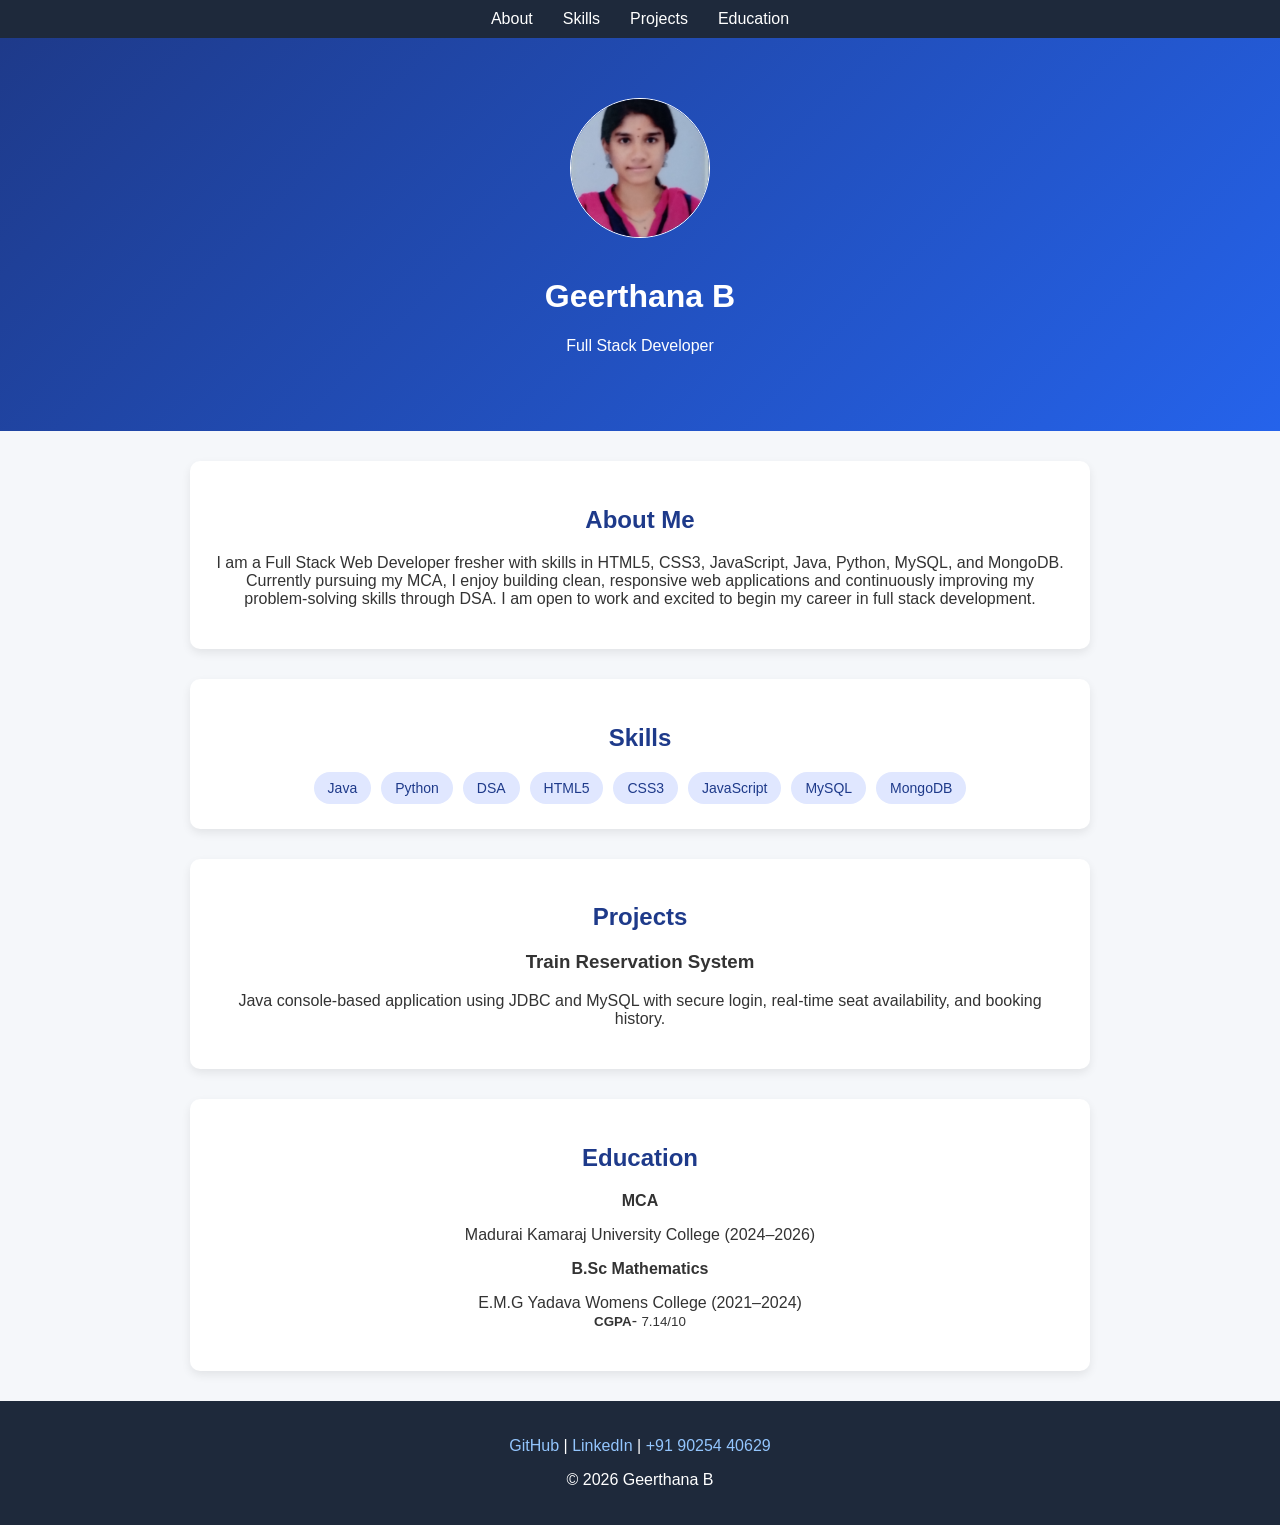
==== index.html @ 8513aa01 "Add files via upload" ====
<!DOCTYPE html>
<html lang="en">
<head>
<meta charset="UTF-8">
<meta name="viewport" content="width=device-width, initial-scale=1.0">
<title>Geerthana B | Portfolio</title>
<link rel="stylesheet" href="style.css">
</head>
<body>

<nav>
  <ul>
    <li><a href="#about">About</a></li>
    <li><a href="#skills">Skills</a></li>
    <li><a href="#projects">Projects</a></li>
    <li><a href="#education">Education</a></li>
  </ul>
</nav>

<header>
  <img src="geerthanab.jpg" alt="Geerthana" class="profile-img">
  <h1>Geerthana B</h1>
  <p>Full Stack Developer</p>
</header>

<section id="about">
<h2>About Me</h2>
<p>
I am a Full Stack Web Developer fresher with skills in HTML5, CSS3, JavaScript, Java, Python, MySQL, and MongoDB. 
Currently pursuing my MCA, I enjoy building clean, responsive web applications and continuously improving my
 problem-solving skills through DSA. I am open to work and excited to begin my career in full stack development.
</p>
</section>

<section id="skills">
<h2>Skills</h2>
<div class="skills">
<span>Java</span>
<span>Python</span>
<span>DSA</span>
<span>HTML5</span>
<span>CSS3</span>
<span>JavaScript</span>
<span>MySQL</span>
<span>MongoDB</span>
</div>
</section>

<section id="projects">
<h2>Projects</h2>
<h3>Train Reservation System</h3>
<p>
Java console-based application using JDBC and MySQL with secure login,
real-time seat availability, and booking history.
</p>
</section>

<section id="education">
<h2>Education</h2>
<p><strong>MCA</strong></p>
<p> Madurai Kamaraj University College (2024–2026)</p>
<p><strong>B.Sc Mathematics</strong></p>
<p> E.M.G Yadava Womens College (2021–2024) <br> <b><small>CGPA</small></b>- <small>7.14/10</small></p>
</section>

<footer>
<p>
<a href="https://github.com/keerisweety" target="_blank">GitHub</a> |
<a href="https://www.linkedin.com/in/b-geerthana-3103222a5/" target="_blank">LinkedIn</a> |
<a href="tel:+919025440629" target="_blank">+91 90254 40629</a>
</p>
<p>© <span id="year"></span> Geerthana B</p>
</footer>

<script src="script.js"></script>
</body>
</html>
---- style.css ----
* {
  box-sizing: border-box;
  scroll-behavior: smooth;
  text-align: center;
}

body {
  margin: 0;
  font-family: 'Segoe UI', sans-serif;
  background: #f5f7fa;
  color: #333;
}

nav {
  background: #1e293b;
  padding: 10px 0;
  position: sticky;
  top: 0;
}

nav ul {
  list-style: none;
  display: flex;
  justify-content: center;
  margin: 0;
  padding: 0;
}

nav ul li {
  margin: 0 15px;
}

nav ul li a {
  color: #fff;
  text-decoration: none;
  font-weight: 500;
}

header {
  background: linear-gradient(135deg, #1e3a8a, #2563eb);
  color: white;
  text-align: center;
  padding: 60px 20px;
}

.profile-img {
  width: 140px;
  height: 140px;
  border-radius: 50%;
  object-fit: cover;
  border: 1px solid white;
  margin-bottom: 15px;
}


section {
  max-width: 900px;
  margin: 30px auto;
  background: white;
  padding: 25px;
  border-radius: 10px;
  box-shadow: 0 4px 10px rgba(0,0,0,0.08);
}

h2 {
  color: #1e3a8a;
}

.skills {
  display: flex;
  flex-wrap: wrap;
  gap: 10px;
  display: flex;
  justify-content: center;
  align-items: center;
}

.skills span {
  background: #e0e7ff;
  color: #1e3a8a;
  padding: 8px 14px;
  border-radius: 20px;
  font-size: 14px;
}

footer {
  text-align: center;
  padding: 20px;
  background: #1e293b;
  color: white;
}

footer a {
  color: #93c5fd;
  text-decoration: none;
}
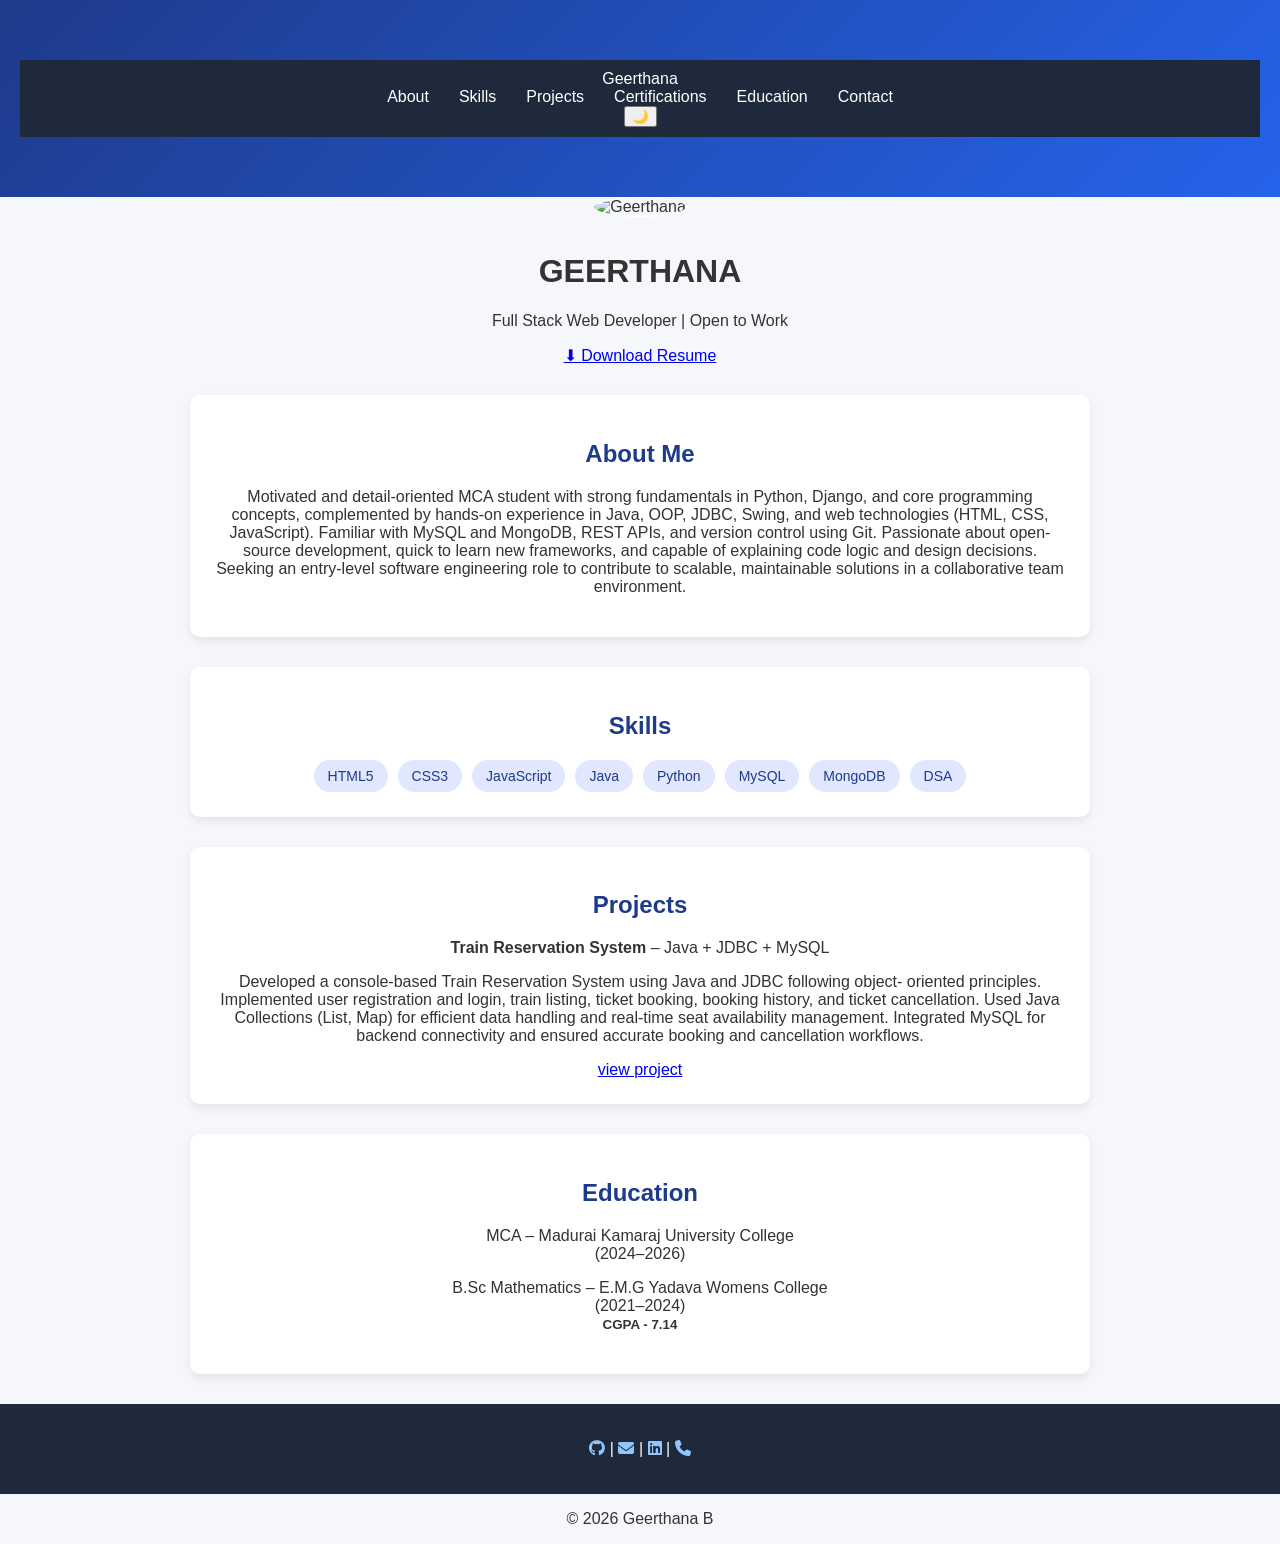
==== commit 6751fd0c: "Enhance portfolio layout and content Updated the portfolio page with new sections and improved navig" ====
--- a/index.html
+++ b/index.html
@@ -1,78 +1,113 @@
-
 <!DOCTYPE html>
 <html lang="en">
+
 <head>
-<meta charset="UTF-8">
-<meta name="viewport" content="width=device-width, initial-scale=1.0">
-<title>Geerthana B | Portfolio</title>
-<link rel="stylesheet" href="style.css">
+  <meta charset="UTF-8">
+  <meta name="viewport" content="width=device-width, initial-scale=1.0">
+  <title>Geerthana B | Portfolio</title>
+  <link rel="stylesheet" href="https://cdnjs.cloudflare.com/ajax/libs/font-awesome/6.5.0/css/all.min.css">
+  <link rel="stylesheet" href="style.css">
 </head>
+
 <body>
+  <header class="hero">
+    <nav class="navbar">
+      <div class="nav-left">Geerthana</div>
 
-<nav>
-  <ul>
-    <li><a href="#about">About</a></li>
-    <li><a href="#skills">Skills</a></li>
-    <li><a href="#projects">Projects</a></li>
-    <li><a href="#education">Education</a></li>
-  </ul>
-</nav>
+      <ul class="nav-center">
+        <li><a href="#about">About</a></li>
+        <li><a href="#skills">Skills</a></li>
+        <li><a href="#projects">Projects</a></li>
+        <li><a href="#certifications">Certifications</a></li>
+        <li><a href="#education">Education</a></li>
+        <li><a href="#contact">Contact</a></li>
+      </ul>
 
-<header>
-  <img src="geerthanab.jpg" alt="Geerthana" class="profile-img">
-  <h1>Geerthana B</h1>
-  <p>Full Stack Developer</p>
-</header>
+      <div class="nav-right">
+        <button id="themeToggle" class="theme-btn">🌙</button>
+      </div>
+    </nav>
 
-<section id="about">
-<h2>About Me</h2>
-<p>
-I am a Full Stack Web Developer fresher with skills in HTML5, CSS3, JavaScript, Java, Python, MySQL, and MongoDB. 
-Currently pursuing my MCA, I enjoy building clean, responsive web applications and continuously improving my
- problem-solving skills through DSA. I am open to work and excited to begin my career in full stack development.
-</p>
-</section>
+  </header>
 
-<section id="skills">
-<h2>Skills</h2>
-<div class="skills">
-<span>Java</span>
-<span>Python</span>
-<span>DSA</span>
-<span>HTML5</span>
-<span>CSS3</span>
-<span>JavaScript</span>
-<span>MySQL</span>
-<span>MongoDB</span>
-</div>
-</section>
+  <div id="profile">
+    <img src="asset\geerthanab.jpg" class="profile-img" alt="Geerthana">
+    <h1>GEERTHANA</h1>
+    <p>Full Stack Web Developer | Open to Work</p>
+    <a href="Geerthana_Resume.pdf" download class="btn">⬇ Download Resume</a>
+  </div>
 
-<section id="projects">
-<h2>Projects</h2>
-<h3>Train Reservation System</h3>
-<p>
-Java console-based application using JDBC and MySQL with secure login,
-real-time seat availability, and booking history.
-</p>
-</section>
+  <section id="about">
+    <h2>About Me</h2>
+    <p>
+      Motivated and detail-oriented MCA student with strong fundamentals in Python, Django, and core
+      programming concepts, complemented by hands-on experience in Java, OOP, JDBC, Swing, and web
+      technologies (HTML, CSS, JavaScript). Familiar with MySQL and MongoDB, REST APIs, and version control
+      using Git. Passionate about open-source development, quick to learn new frameworks, and capable of
+      explaining code logic and design decisions. Seeking an entry-level software engineering role to contribute to
+      scalable, maintainable solutions in a collaborative team environment.
+    </p>
+  </section>
 
-<section id="education">
-<h2>Education</h2>
-<p><strong>MCA</strong></p>
-<p> Madurai Kamaraj University College (2024–2026)</p>
-<p><strong>B.Sc Mathematics</strong></p>
-<p> E.M.G Yadava Womens College (2021–2024) <br> <b><small>CGPA</small></b>- <small>7.14/10</small></p>
-</section>
+  <section id="skills">
+    <h2>Skills</h2>
+    <div class="skills">
+      <span>HTML5</span>
+      <span>CSS3</span>
+      <span>JavaScript</span>
+      <span>Java</span>
+      <span>Python</span>
+      <span>MySQL</span>
+      <span>MongoDB</span>
+      <span>DSA</span>
+    </div>
+  </section>
 
+  <section id="projects">
+    <h2>Projects</h2>
+    <p><strong>Train Reservation System</strong> – Java + JDBC + MySQL</p>
+    <p>Developed a console-based Train Reservation System using Java and JDBC following object-
+      oriented principles.
+
+      Implemented user registration and login, train listing, ticket booking, booking history, and ticket
+      cancellation.
+
+      Used Java Collections (List, Map) for efficient data handling and real-time seat availability
+      management.
+
+      Integrated MySQL for backend connectivity and ensured accurate booking and cancellation
+      workflows.</p>
+      <a href="https://github.com/keerisweety/keerisweety">view project</a>
+  </section>
+
+  <section id="education">
+    <h2>Education</h2>
+    <p>MCA – Madurai Kamaraj University College <br>(2024–2026)</p>
+    <p>B.Sc Mathematics – E.M.G Yadava Womens College <br> (2021–2024) <br><b><small> CGPA - 7.14</small></b></p>
+  </section>
+<center>
 <footer>
-<p>
-<a href="https://github.com/keerisweety" target="_blank">GitHub</a> |
-<a href="https://www.linkedin.com/in/b-geerthana-3103222a5/" target="_blank">LinkedIn</a> |
-<a href="tel:+919025440629" target="_blank">+91 90254 40629</a>
-</p>
-<p>© <span id="year"></span> Geerthana B</p>
+  <p>
+    <a href="https://github.com/keerisweety" target="_blank">
+      <i class="fab fa-github"></i>
+    </a>   |
+    <a href="mailto:geerthanab@gmail.com">
+      <i class="fas fa-envelope"></i>
+    </a>   |
+    <a href="https://www.linkedin.com/in/b-geerthana-3103222a5/" target="_blank">
+      <i class="fab fa-linkedin"></i>
+    </a>   |
+    <a href="tel:+919025440629" target="_blank">
+      <i class="fas fa-phone"></i>
+    </a>
+  </p>
+  </center>
+
+  <p>© <span id="year"></span> Geerthana B</p>
 </footer>
 
-<script src="script.js"></script>
+
+  <script src="script.js"></script>
 </body>
+
 </html>
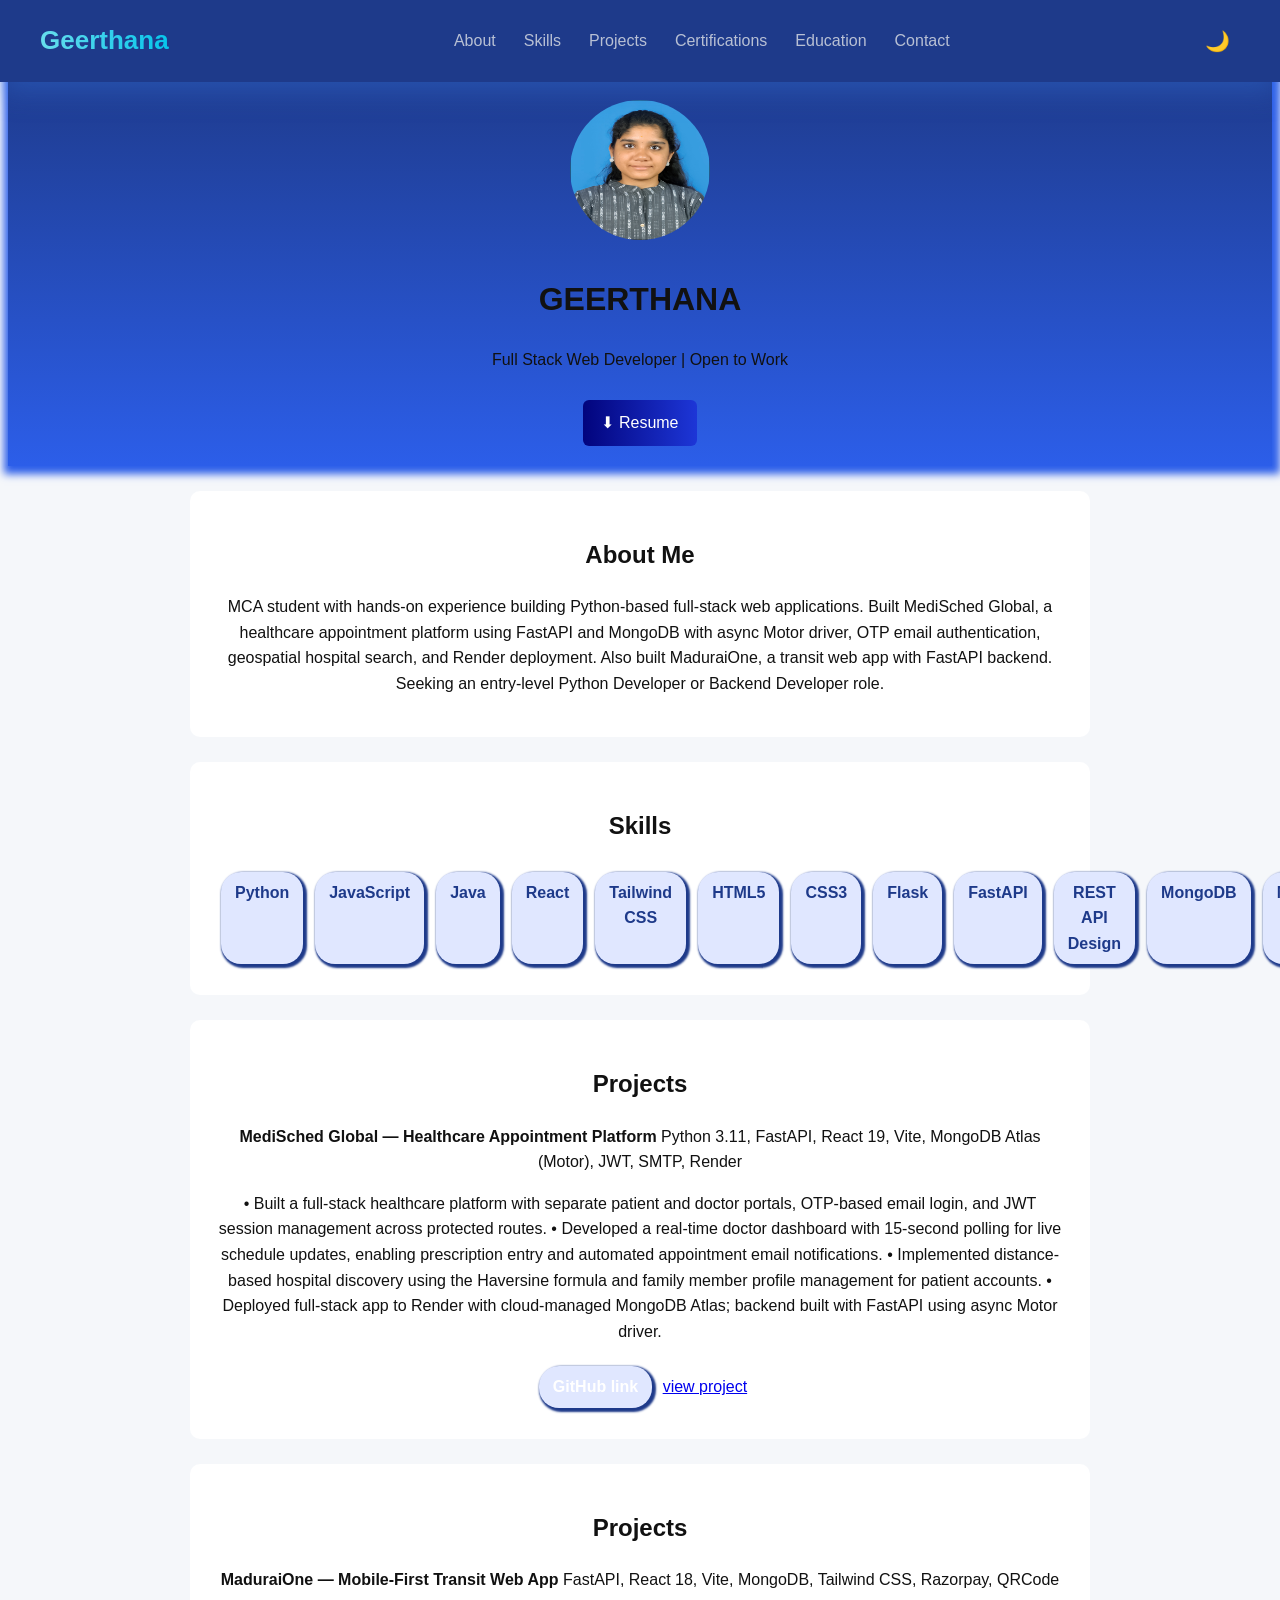
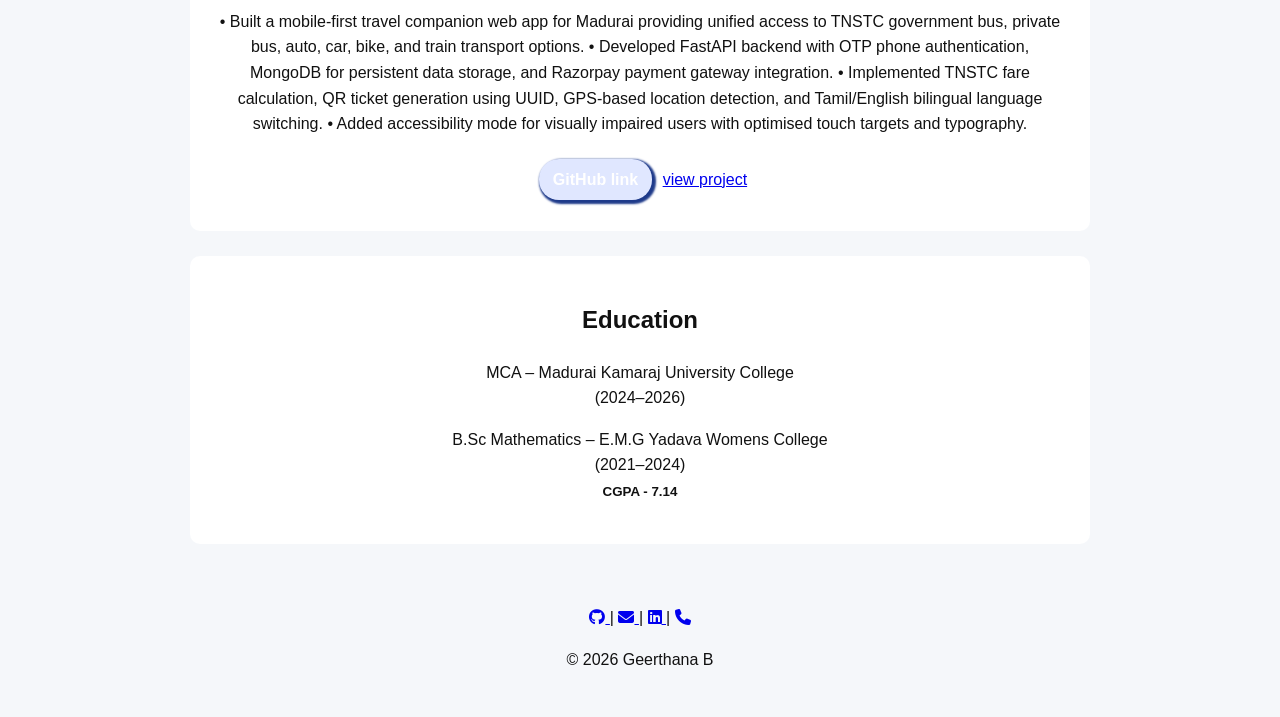
==== commit 727daf04: "Describe your changes" ====
--- a/index.html
+++ b/index.html
@@ -24,60 +24,75 @@
       </ul>
 
       <div class="nav-right">
-        <button id="themeToggle" class="theme-btn">🌙</button>
+        <span id="themeToggle" class="theme-btn">🌙</span>
       </div>
     </nav>
 
   </header>
 
   <div id="profile">
-    <img src="asset\geerthanab.jpg" class="profile-img" alt="Geerthana">
+    <img src="asset/Geerthana.jpg" class="profile-img" alt="Geerthana">
     <h1>GEERTHANA</h1>
     <p>Full Stack Web Developer | Open to Work</p>
-    <a href="Geerthana_Resume.pdf" download class="btn">⬇ Download Resume</a>
+    <a href="asset/Geerthana_Python_Resume.pdf" download class="btn">⬇ Resume</a>
   </div>
 
   <section id="about">
     <h2>About Me</h2>
     <p>
-      Motivated and detail-oriented MCA student with strong fundamentals in Python, Django, and core
-      programming concepts, complemented by hands-on experience in Java, OOP, JDBC, Swing, and web
-      technologies (HTML, CSS, JavaScript). Familiar with MySQL and MongoDB, REST APIs, and version control
-      using Git. Passionate about open-source development, quick to learn new frameworks, and capable of
-      explaining code logic and design decisions. Seeking an entry-level software engineering role to contribute to
-      scalable, maintainable solutions in a collaborative team environment.
+      MCA student with hands-on experience building Python-based full-stack web applications. Built MediSched Global, a
+      healthcare appointment platform using FastAPI and MongoDB with async Motor driver, OTP email authentication,
+      geospatial hospital search, and Render deployment. Also built MaduraiOne, a transit web app with FastAPI backend.
+      Seeking an entry-level Python Developer or Backend Developer role.
     </p>
   </section>
 
   <section id="skills">
     <h2>Skills</h2>
     <div class="skills">
+      <span>Python</span>
+      <span>JavaScript</span>
+      <span>Java</span>
+      <span>React</span>
+      <span>Tailwind CSS</span>
       <span>HTML5</span>
       <span>CSS3</span>
-      <span>JavaScript</span>
-      <span>Java</span>
-      <span>Python</span>
+      <span>Flask</span>
+      <span>FastAPI</span>
+      <span>REST API Design</span>
+      <span>MongoDB</span>
       <span>MySQL</span>
-      <span>MongoDB</span>
-      <span>DSA</span>
     </div>
   </section>
 
   <section id="projects">
     <h2>Projects</h2>
-    <p><strong>Train Reservation System</strong> – Java + JDBC + MySQL</p>
-    <p>Developed a console-based Train Reservation System using Java and JDBC following object-
-      oriented principles.
-
-      Implemented user registration and login, train listing, ticket booking, booking history, and ticket
-      cancellation.
-
-      Used Java Collections (List, Map) for efficient data handling and real-time seat availability
-      management.
-
-      Integrated MySQL for backend connectivity and ensured accurate booking and cancellation
-      workflows.</p>
-      <a href="https://github.com/keerisweety/keerisweety">view project</a>
+    <p><strong>MediSched Global — Healthcare Appointment Platform</strong> Python 3.11, FastAPI, React 19, Vite, MongoDB Atlas (Motor), JWT, SMTP, Render</p>
+    <p>• Built a full-stack healthcare platform with separate patient and doctor portals, OTP-based email login, and JWT session
+      management across protected routes.
+      • Developed a real-time doctor dashboard with 15-second polling for live schedule updates, enabling prescription entry
+      and automated appointment email notifications.
+      • Implemented distance-based hospital discovery using the Haversine formula and family member profile management
+      for patient accounts.
+      • Deployed full-stack app to Render with cloud-managed MongoDB Atlas; backend built with FastAPI using async Motor
+      driver.
+    </p>
+      <span id="projectlink"><a href="https://github.com/keerisweety/MediSched">GitHub link</a></span>
+      <span id="projecturl"><a href="https://medisched-frontend.onrender.com">view project</a></span>
+  </section>
+    <section id="projects">
+    <h2>Projects</h2>
+    <p><strong>MaduraiOne — Mobile-First Transit Web App</strong> FastAPI, React 18, Vite, MongoDB, Tailwind CSS, Razorpay, QRCode</p>
+    <p>• Built a mobile-first travel companion web app for Madurai providing unified access to TNSTC government bus, private
+      bus, auto, car, bike, and train transport options.
+      • Developed FastAPI backend with OTP phone authentication, MongoDB for persistent data storage, and Razorpay
+      payment gateway integration.
+      • Implemented TNSTC fare calculation, QR ticket generation using UUID, GPS-based location detection, and
+      Tamil/English bilingual language switching.
+      • Added accessibility mode for visually impaired users with optimised touch targets and typography.
+    </p>
+      <span id="projectlink"><a href="https://github.com/keerisweety/Madurai-one">GitHub link</a></span>
+      <span id="projecturl"><a href="https://maduraione.onrender.com">view project</a></span>
   </section>
 
   <section id="education">
@@ -101,13 +116,13 @@
       <i class="fas fa-phone"></i>
     </a>
   </p>
-  </center>
+
 
   <p>© <span id="year"></span> Geerthana B</p>
 </footer>
-
+  </center>
 
   <script src="script.js"></script>
 </body>
 
-</html>
+</html>
--- a/style.css
+++ b/style.css
@@ -1,97 +1,320 @@
-
+/* RESET */
 * {
   box-sizing: border-box;
-  scroll-behavior: smooth;
+}
+
+/* THEME VARIABLES */
+:root {
+  --background-color: #f5f7fa;
+  --text-color: #111111;
+  --primary-color: #2563eb;
+  --card-color: #ffffff;
+  --skill-background: #e0e7ff;
+  --skill-text-color: #1e3a8a;
+}
+
+header.hero {
+  margin-top: 60px;
+}
+
+body.dark {
+  --background-color: #0f172a;
+  --text-color: #f1f5f9;
+  --card-color: #1e293b;
+  --skill-background: #334155;
+  --skill-text-color: #e2e8f0;
+}
+
+/* BODY */
+body {
+  font-family: Arial, sans-serif;
+  background-color: var(--background-color);
+  color: var(--text-color);
+  line-height: 1.6;
+}
+
+
+/* NAVBAR */
+.navbar {
+  position: fixed;
+  top: 0;
+  left: 0;
+  width: 100%;
+  min-height: 70px;
+
+  display: flex;
+  align-items: center;
+  justify-content: space-between;
+
+  padding: 12px 40px;
+
+  background-color: #1e3a8a;
+  box-shadow: 0 8px 30px rgba(55, 122, 231, 0.4);
+  z-index: 1000;
+
+  flex-wrap: wrap; /* ⭐ KEY LINE */
+}
+/* LEFT */
+.nav-left {
+  font-size: 26px;
+  font-weight: 700;
+  border: none;
+  background: none;
+  font-weight: bold;
+  background: linear-gradient(to right, #68dded, #06c5eb);
+  -webkit-background-clip: text;
+  -webkit-text-fill-color: transparent;
+  white-space: nowrap;
+}
+
+/* CENTER */
+.nav-center {
+  list-style: none;
+  display: flex;
+  gap: 28px;
+  flex-wrap: wrap;
+  /* ⭐ prevents overflow */
+  justify-content: center;
+}
+
+.nav-center li {
+  white-space: nowrap;
+}
+
+.nav-center a {
+  text-decoration: none;
+  color: #b8c0d4;
+  font-size: 16px;
+  transition: color 0.3s ease;
+}
+
+.nav-center a:hover {
+  color: #ffffff;
+}
+
+/* RIGHT */
+.nav-right {
+  display: flex;
+  align-items: center;
+  background: transparent !important;
+}
+
+@media (max-width: 900px) {
+  .navbar {
+    padding: 12px 20px;
+  }
+
+  .nav-center {
+    gap: 18px;
+    font-size: 15px;
+  }
+}
+
+@media (max-width: 700px) {
+  .navbar {
+    flex-direction: column;
+    /* ⭐ stack items */
+    align-items: center;
+  }
+
+  .nav-left {
+    margin-bottom: 8px;
+  }
+
+  .nav-center {
+    margin: 10px 0;
+  }
+
+  body {
+    padding-top: 120px;
+    /* ⭐ extra space for taller navbar */
+  }
+}
+
+/*#Name{
+  color: linear(rgb(87, 108, 171),blue) ;
+}
+
+nav ul {
+  display: flex;
+  justify-content: center;
+  align-items: center;
+
+  list-style-type: none;
+
+  padding-top: 14px;
+  padding-bottom: 14px;
+
+  background-color: #1e40af;
+}
+
+nav ul li {
+  margin-left: 14px;
+  margin-right: 14px;
+}
+
+nav ul li a {
+  color: #ffffff;
+  text-decoration-line: none;
+  font-weight: bold;
+}
+
+nav ul li:last-child {
+  display: none;
+}
+
+/* HERO SPACING */
+/*.hero {
+  margin-top: 60px;
+}
+
+/* PROFILE */
+#profile {
+  display:block;
+  padding: 0;
+  height: 100%;
+  width:100%;
   text-align: center;
-}
-
-body {
+  background:linear-gradient(#1e3a8a,#2c5ee9);
+  padding-top: 40px;
+  padding-bottom: 20px;
   margin: 0;
-  font-family: 'Segoe UI', sans-serif;
-  background: #f5f7fa;
-  color: #333;
-}
-
-nav {
-  background: #1e293b;
-  padding: 10px 0;
-  position: sticky;
-  top: 0;
-}
-
-nav ul {
-  list-style: none;
-  display: flex;
-  justify-content: center;
-  margin: 0;
-  padding: 0;
-}
-
-nav ul li {
-  margin: 0 15px;
-}
-
-nav ul li a {
-  color: #fff;
-  text-decoration: none;
-  font-weight: 500;
-}
-
-header {
-  background: linear-gradient(135deg, #1e3a8a, #2563eb);
-  color: white;
-  text-align: center;
-  padding: 60px 20px;
+  box-shadow: 2px 2px 8px 6px #2c5ee9;
 }
 
 .profile-img {
   width: 140px;
   height: 140px;
   border-radius: 50%;
-  object-fit: cover;
-  border: 1px solid white;
-  margin-bottom: 15px;
-}
-
-
+  margin-bottom: 5px;
+}
+
+/* BUTTON */
+.btn {
+  display: inline-block;
+  margin-top: 12px;
+  padding-top: 10px;
+  padding-right: 18px;
+  padding-bottom: 10px;
+  padding-left: 18px;
+  background: linear-gradient(to right, #02047d, #1d36d7);
+  color: #ffffff;
+  text-decoration-line: none;
+  border-radius: 6px;
+}
+
+/* SECTIONS */
 section {
+  text-align: center;
   max-width: 900px;
-  margin: 30px auto;
-  background: white;
-  padding: 25px;
+  margin-top: 25px;
+  margin-right: auto;
+  margin-bottom: 25px;
+  margin-left: auto;
+  padding-top: 25px;
+  padding-right: 25px;
+  padding-bottom: 25px;
+  padding-left: 25px;
+  background-color: var(--card-color);
   border-radius: 10px;
-  box-shadow: 0 4px 10px rgba(0,0,0,0.08);
-}
-
-h2 {
-  color: #1e3a8a;
-}
-
+}
+
+/* SKILLS */
 .skills {
-  display: flex;
-  flex-wrap: wrap;
-  gap: 10px;
-  display: flex;
-  justify-content: center;
-  align-items: center;
+  text-align: center;
+  display: flex;
+  justify-content: space-evenly;
+  list-style: none;
+}
+
+#projectlink{
+  display: inline-block;
+  background-color: #1e3a8a;
+  box-shadow: 2px 2px 2px 2px #1e3a8a;
+  margin-top: 6px;
+  margin-right: 6px;
+  margin-bottom: 6px;
+  margin-left: 6px;
+  padding-top: 8px;
+  padding-right: 14px;
+  padding-bottom: 8px;
+  padding-left: 14px;
+  background-color: var(--skill-background);
+  color:white;
+  
+  border-radius: 20px;
+  font-weight: 600;
+}
+
+#projectlink a {
+  color: white;
+  text-decoration: none;
+}
+
+#projectlink a:hover {
+  color: #e0e7ff;
 }
 
 .skills span {
-  background: #e0e7ff;
-  color: #1e3a8a;
-  padding: 8px 14px;
+  display: inline-block;
+  background-color: #1e3a8a;
+  box-shadow: 2px 2px 2px 2px #1e3a8a;
+  margin-top: 6px;
+  margin-right: 6px;
+  margin-bottom: 6px;
+  margin-left: 6px;
+  padding-top: 8px;
+  padding-right: 14px;
+  padding-bottom: 8px;
+  padding-left: 14px;
+  background-color: var(--skill-background);
+  color: var(--skill-text-color);
+  
   border-radius: 20px;
-  font-size: 14px;
-}
-
+  font-weight: 600;
+}
+
+/* FIXED TOGGLE BUTTON */
+.theme-btn {
+
+ /* top: 12px;
+  right: 16px;
+  font-size: 20px;
+  border-style: none;
+  background-color: transparent;
+  color: #ffffff;
+  cursor: pointer;
+  z-index: 1100;*/
+font-size: 20px;
+  color: #ffffff;
+  cursor: pointer !important;
+  display: inline-block;
+  user-select: none;
+}
+
+.theme-btn:focus,
+.theme-btn:active,
+.theme-btn:focus-visible {
+  outline: none !important;
+  background: none !important;
+  box-shadow: none !important;
+}
+
+.nav-right .theme-btn {
+  padding: 6px 10px;
+  border-radius: 50%;
+  transition: transform 0.2s ease;
+}
+
+.theme-btn:hover {
+  transform: scale(1.1);
+
+}
+
+
+/* FOOTER */
 footer {
   text-align: center;
-  padding: 20px;
-  background: #1e293b;
-  color: white;
-}
-
-footer a {
-  color: #93c5fd;
-  text-decoration: none;
-}
+  padding-top: 20px;
+  padding-bottom: 20px;
+}
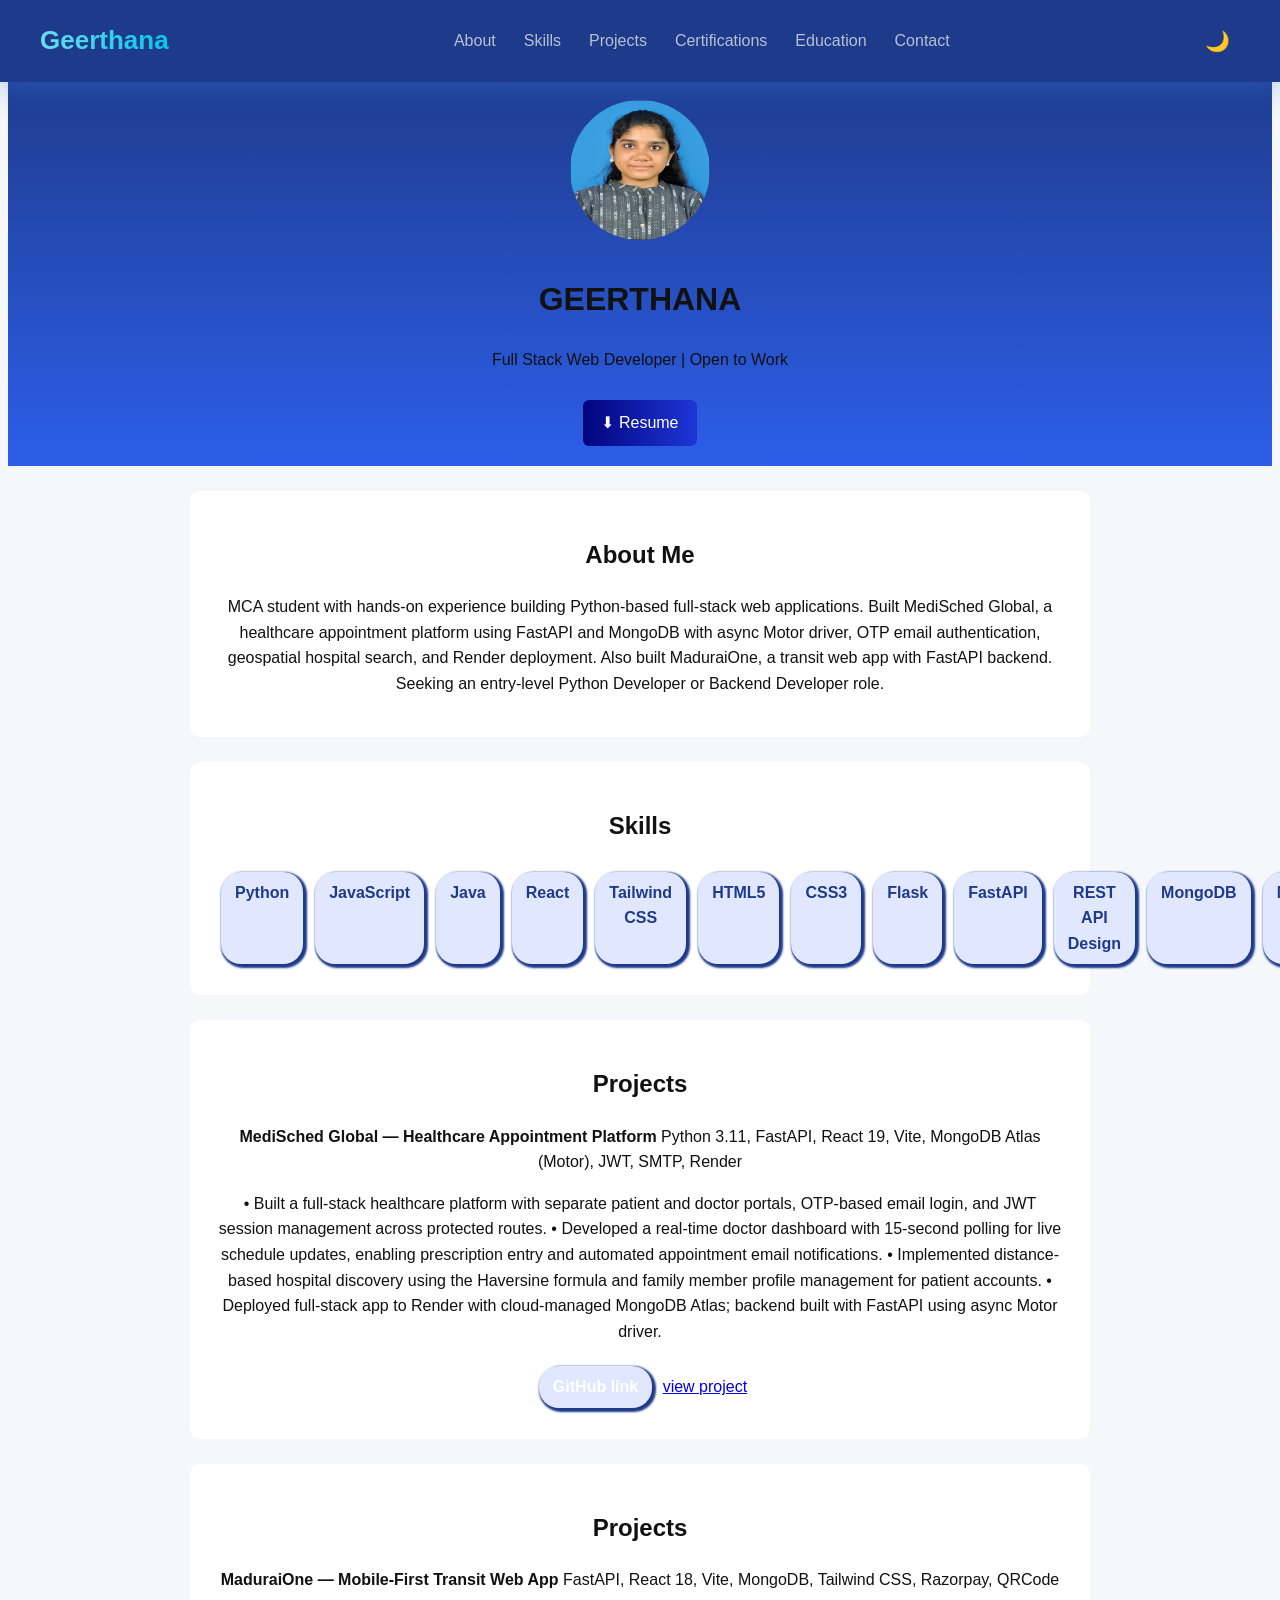
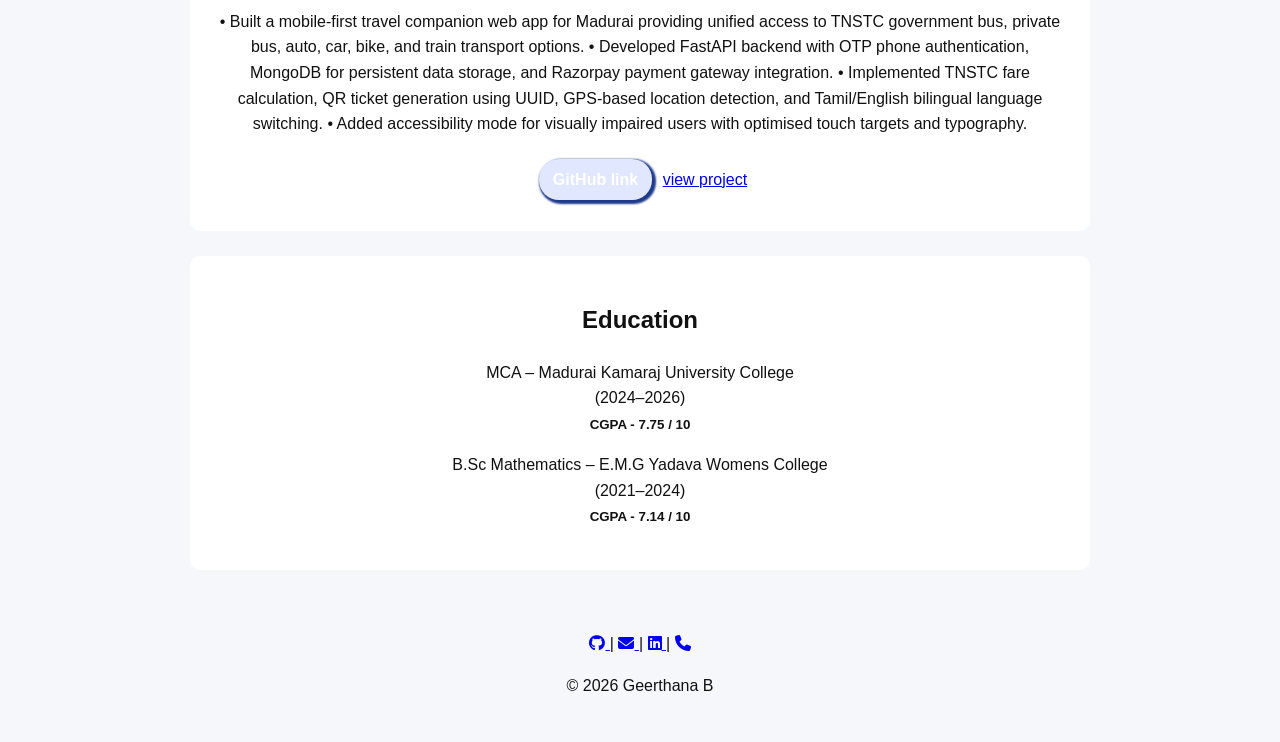
==== commit 0697eb3d: "Describe your changes" ====
--- a/index.html
+++ b/index.html
@@ -58,7 +58,7 @@
       <span>HTML5</span>
       <span>CSS3</span>
       <span>Flask</span>
-      <span>FastAPI</span>
+      <span>FastAPI</span><br>
       <span>REST API Design</span>
       <span>MongoDB</span>
       <span>MySQL</span>
@@ -97,8 +97,8 @@
 
   <section id="education">
     <h2>Education</h2>
-    <p>MCA – Madurai Kamaraj University College <br>(2024–2026)</p>
-    <p>B.Sc Mathematics – E.M.G Yadava Womens College <br> (2021–2024) <br><b><small> CGPA - 7.14</small></b></p>
+    <p>MCA – Madurai Kamaraj University College <br>(2024–2026) <br> <b><small> CGPA - 7.75 / 10</small></b></p>
+    <p>B.Sc Mathematics – E.M.G Yadava Womens College <br> (2021–2024) <br><b><small> CGPA - 7.14 / 10</small></b></p>
   </section>
 <center>
 <footer>
--- a/style.css
+++ b/style.css
@@ -179,7 +179,7 @@
   padding-top: 40px;
   padding-bottom: 20px;
   margin: 0;
-  box-shadow: 2px 2px 8px 6px #2c5ee9;
+  /* box-shadow: 2px 2px 8px 6px #2c5ee9; */
 }
 
 .profile-img {
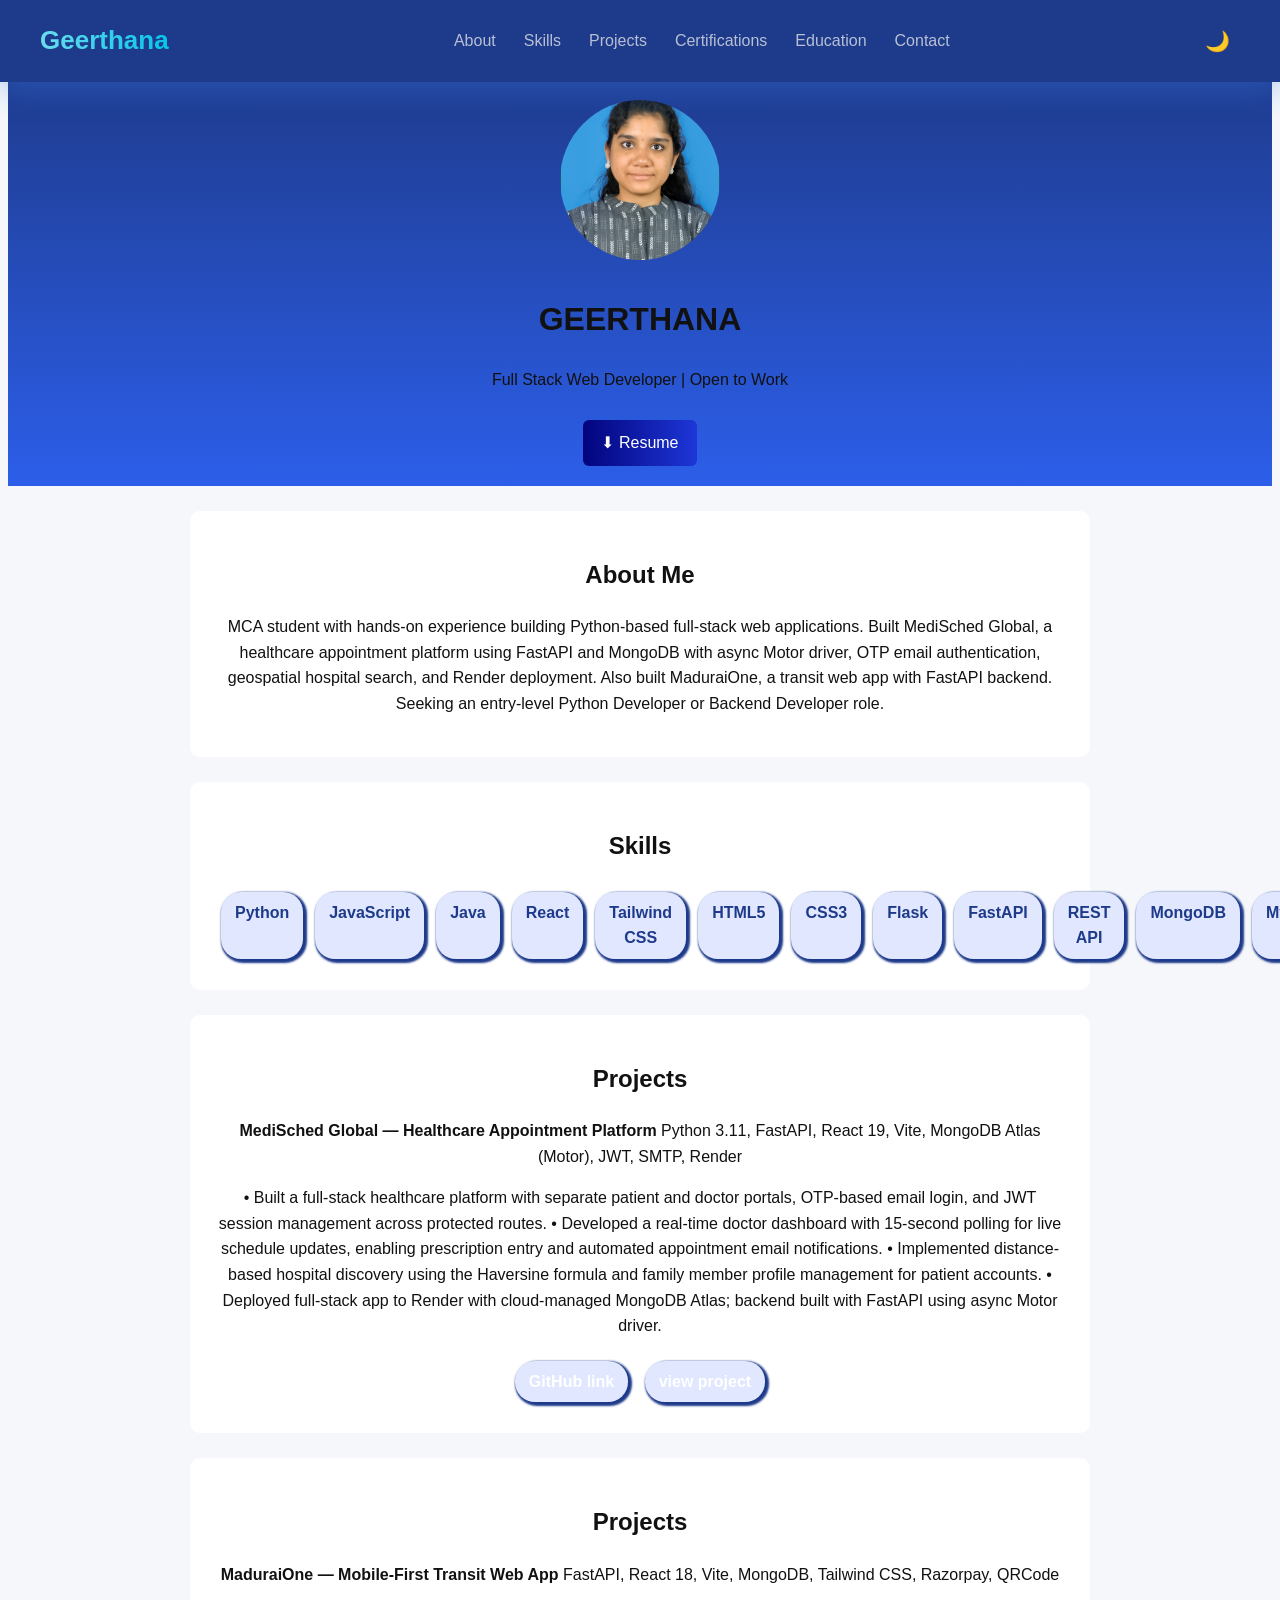
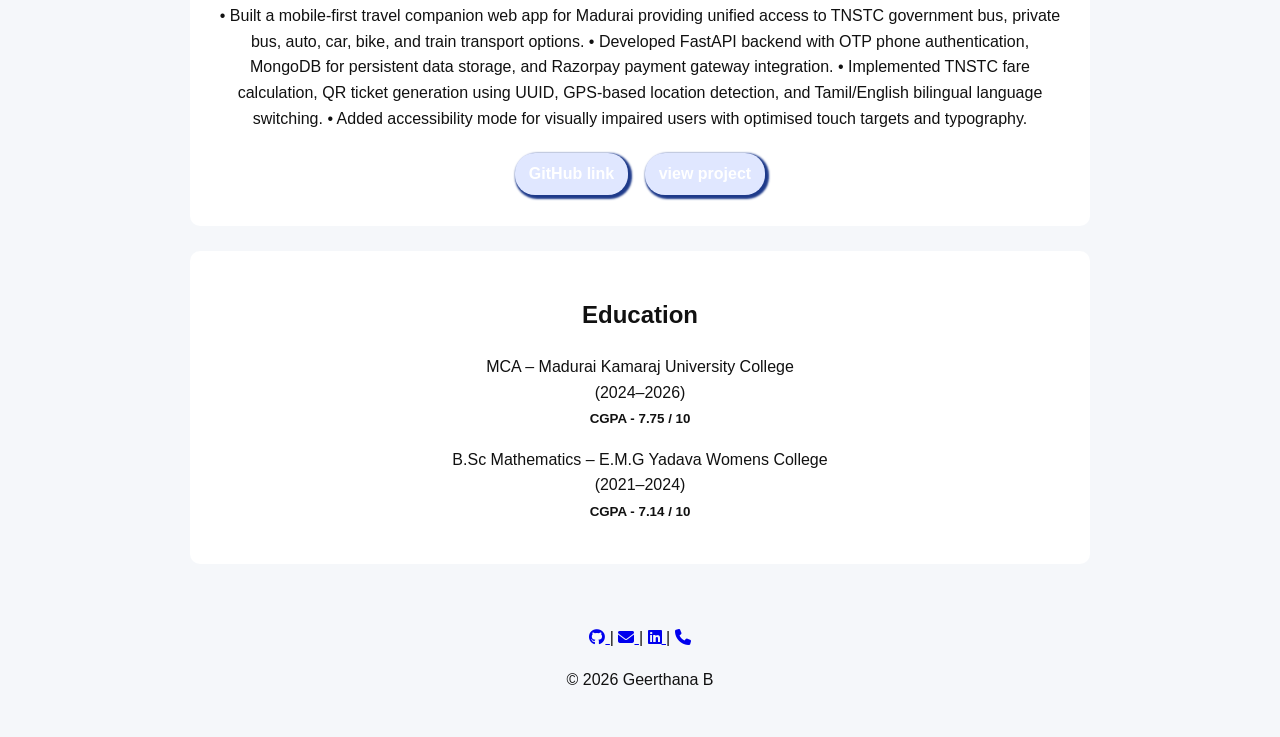
==== commit e82752fc: "Describe your changes" ====
--- a/index.html
+++ b/index.html
@@ -59,7 +59,7 @@
       <span>CSS3</span>
       <span>Flask</span>
       <span>FastAPI</span><br>
-      <span>REST API Design</span>
+      <span>REST API</span>
       <span>MongoDB</span>
       <span>MySQL</span>
     </div>
--- a/style.css
+++ b/style.css
@@ -183,9 +183,10 @@
 }
 
 .profile-img {
-  width: 140px;
-  height: 140px;
+  width: 160px;
+  height: 160px;
   border-radius: 50%;
+  object-fit: cover;
   margin-bottom: 5px;
 }
 
@@ -255,6 +256,35 @@
   color: #e0e7ff;
 }
 
+
+#projecturl{
+  display: inline-block;
+  background-color: #1e3a8a;
+  box-shadow: 2px 2px 2px 2px #1e3a8a;
+  margin-top: 6px;
+  margin-right: 6px;
+  margin-bottom: 6px;
+  margin-left: 6px;
+  padding-top: 8px;
+  padding-right: 14px;
+  padding-bottom: 8px;
+  padding-left: 14px;
+  background-color: var(--skill-background);
+  color:white;
+  
+  border-radius: 20px;
+  font-weight: 600;
+}
+
+#projecturl a {
+  color: white;
+  text-decoration: none;
+}
+
+#projecturl a:hover {
+  color: #2353f1;
+}
+
 .skills span {
   display: inline-block;
   background-color: #1e3a8a;
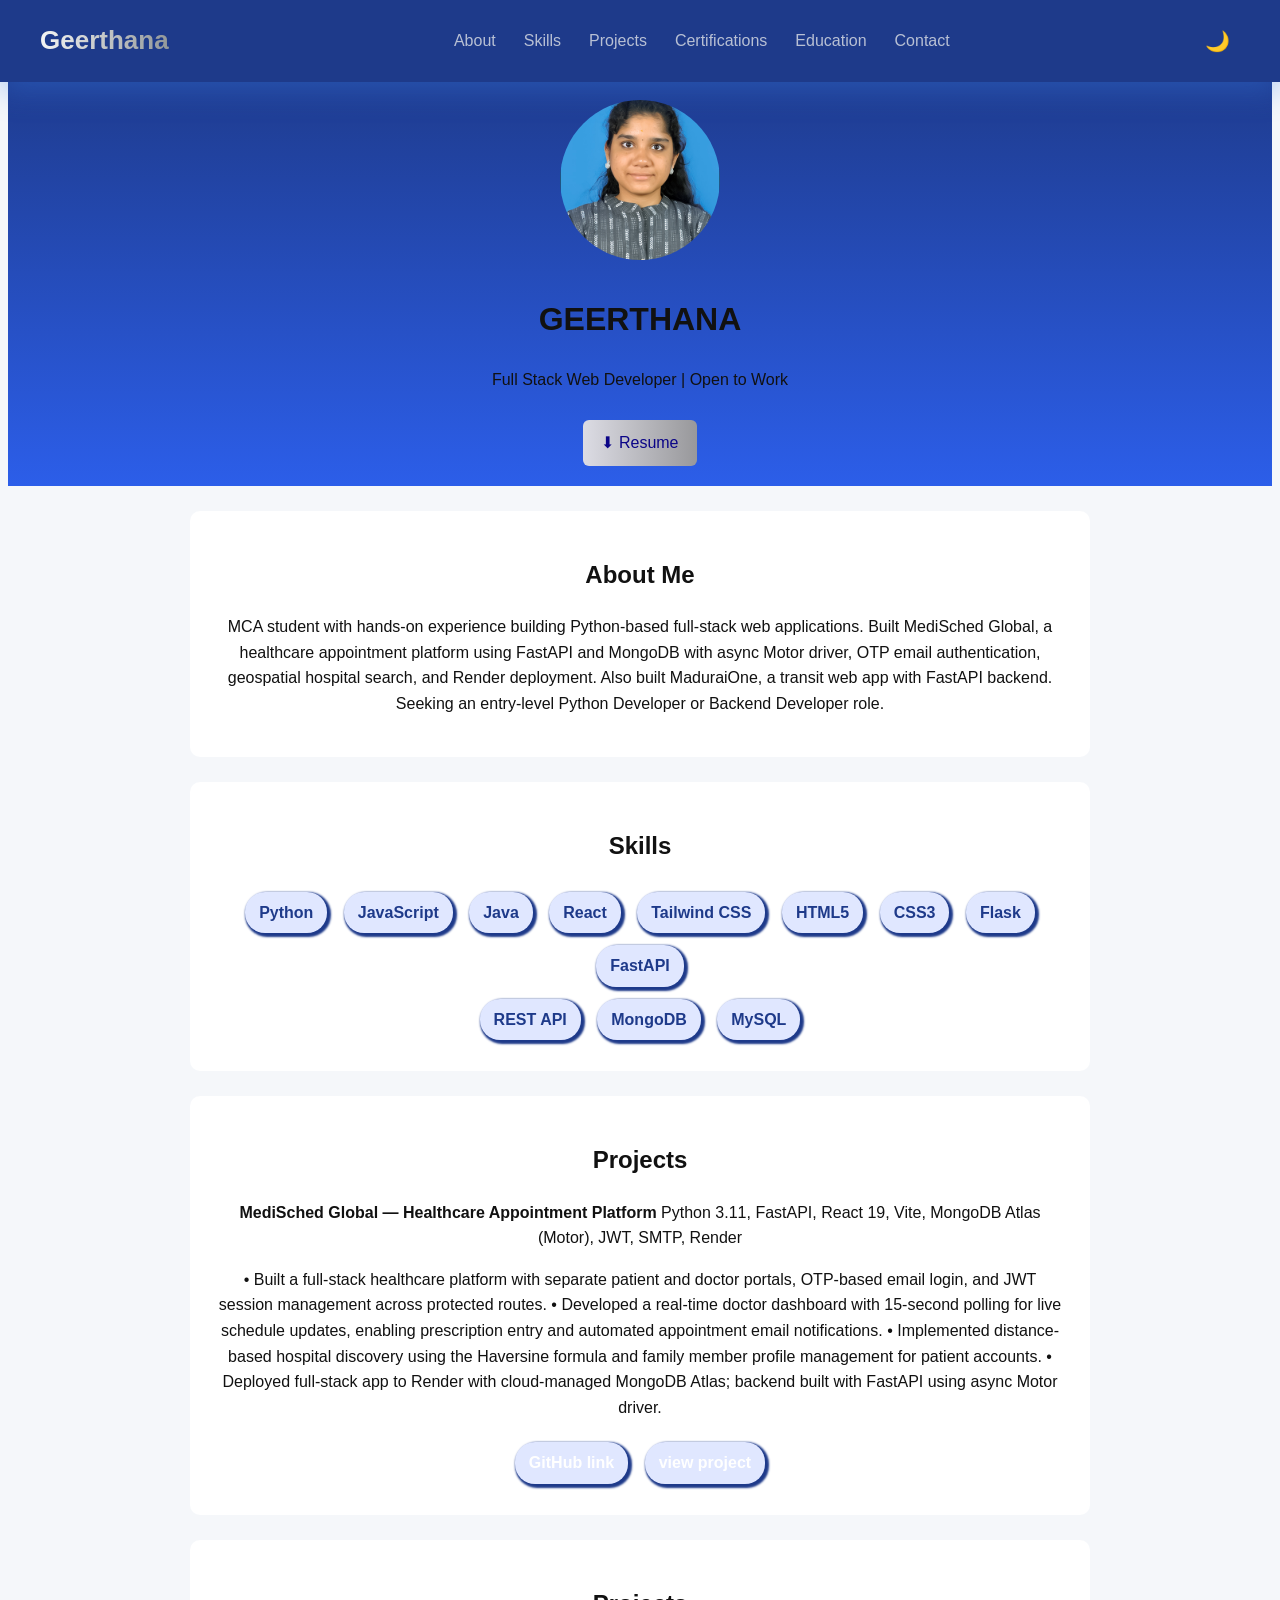
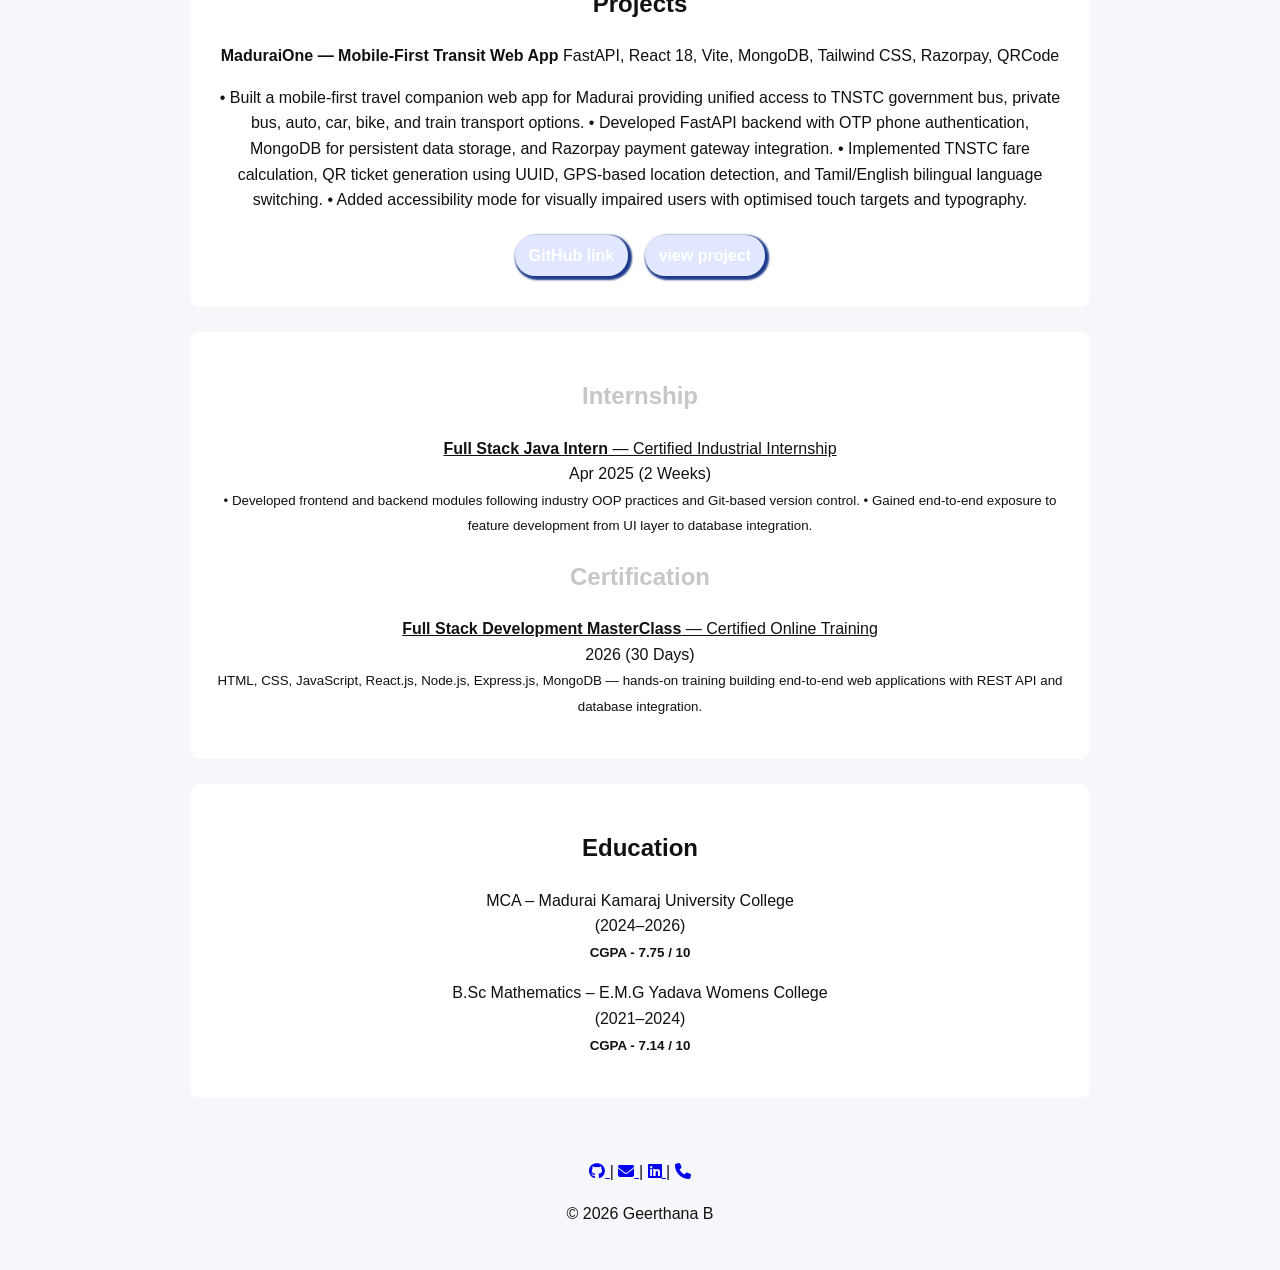
==== commit 75a00d19: "Describe your changes" ====
--- a/index.html
+++ b/index.html
@@ -38,6 +38,7 @@
   </div>
 
   <section id="about">
+
     <h2>About Me</h2>
     <p>
       MCA student with hands-on experience building Python-based full-stack web applications. Built MediSched Global, a
@@ -95,13 +96,29 @@
       <span id="projecturl"><a href="https://maduraione.onrender.com">view project</a></span>
   </section>
 
+  <section id="certifications">
+    <h2 class="topic">Internship</h2>
+    <p><b><u>Full Stack Java Intern</b> — Certified Industrial Internship</u> <br>Apr 2025 (2 Weeks)</b> <br> 
+      <small>
+         • Developed frontend and backend modules following industry OOP practices and Git-based version control.
+         • Gained end-to-end exposure to feature development from UI layer to database integration.
+        </small></p>
+    <h2 class="topic">Certification</h2>
+    <p><b><u>Full Stack Development MasterClass</b> — Certified Online Training</u> <br>2026 (30 Days)</b> <br> 
+      <small>
+        HTML, CSS, JavaScript, React.js, Node.js, Express.js, MongoDB — hands-on training building end-to-end web
+        applications with REST API and database integration.
+      </small></p>
+  </section>
+
   <section id="education">
     <h2>Education</h2>
     <p>MCA – Madurai Kamaraj University College <br>(2024–2026) <br> <b><small> CGPA - 7.75 / 10</small></b></p>
     <p>B.Sc Mathematics – E.M.G Yadava Womens College <br> (2021–2024) <br><b><small> CGPA - 7.14 / 10</small></b></p>
   </section>
+
 <center>
-<footer>
+<footer id="contact">
   <p>
     <a href="https://github.com/keerisweety" target="_blank">
       <i class="fab fa-github"></i>
--- a/style.css
+++ b/style.css
@@ -35,6 +35,12 @@
 
 
 /* NAVBAR */
+
+html {
+  scroll-behavior: smooth;
+  scroll-padding-top: 90px;
+}
+
 .navbar {
   position: fixed;
   top: 0;
@@ -61,7 +67,7 @@
   border: none;
   background: none;
   font-weight: bold;
-  background: linear-gradient(to right, #68dded, #06c5eb);
+  background: linear-gradient(to right, #f4f5f5, #939899);
   -webkit-background-clip: text;
   -webkit-text-fill-color: transparent;
   white-space: nowrap;
@@ -190,6 +196,9 @@
   margin-bottom: 5px;
 }
 
+.profile p{
+  background-color: none;
+}
 /* BUTTON */
 .btn {
   display: inline-block;
@@ -198,8 +207,8 @@
   padding-right: 18px;
   padding-bottom: 10px;
   padding-left: 18px;
-  background: linear-gradient(to right, #02047d, #1d36d7);
-  color: #ffffff;
+  background: linear-gradient(to right, #dcdce4, #98989b);
+  color: #0b0587;
   text-decoration-line: none;
   border-radius: 6px;
 }
@@ -221,12 +230,19 @@
 }
 
 /* SKILLS */
-.skills {
+.skills-list {
+  display: flex;
+  flex-wrap: wrap;
+  justify-content: center;
+  align-items: center;
+  gap: 20px;
+  list-style: none;
+  padding: 0;
+  margin: 30px 0 0;
   text-align: center;
-  display: flex;
-  justify-content: space-evenly;
-  list-style: none;
-}
+}
+
+ 
 
 #projectlink{
   display: inline-block;
@@ -304,6 +320,10 @@
   font-weight: 600;
 }
 
+.topic{
+  color:rgb(198, 198, 203);
+}
+
 /* FIXED TOGGLE BUTTON */
 .theme-btn {
 
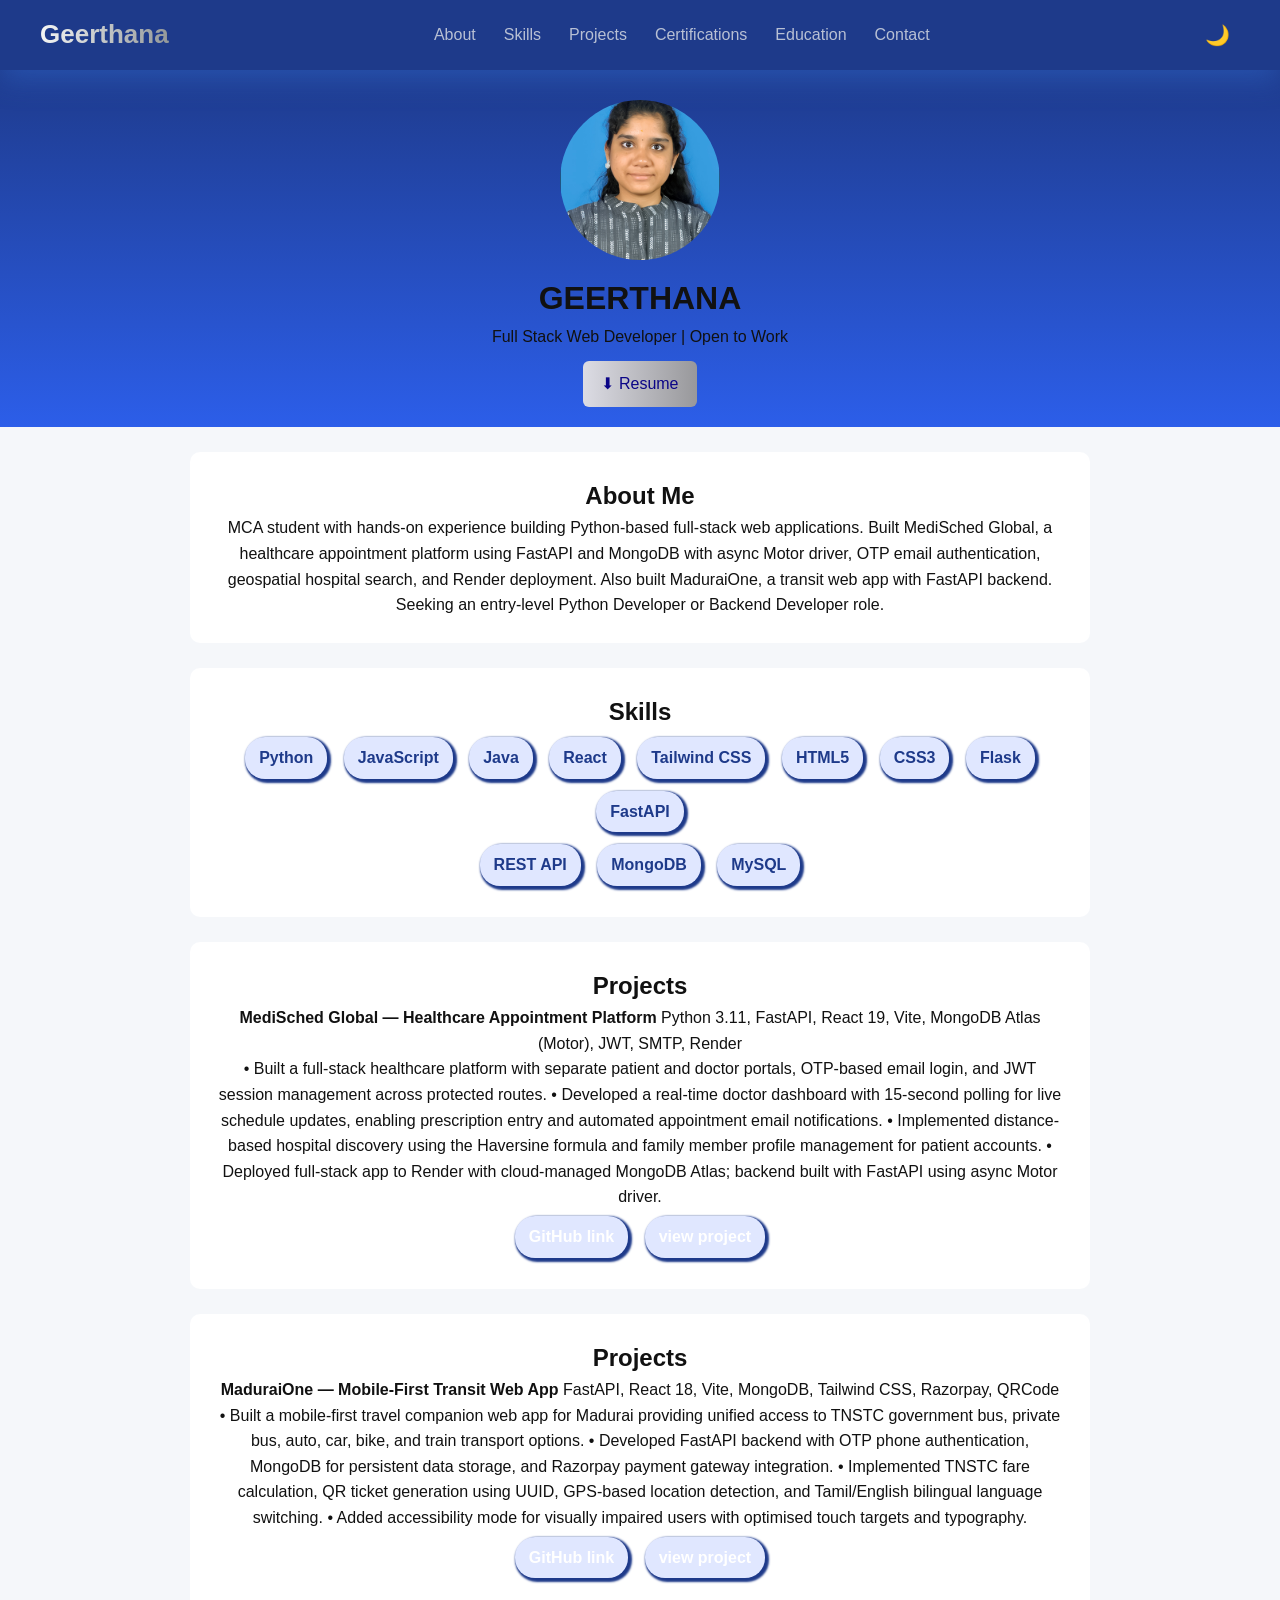
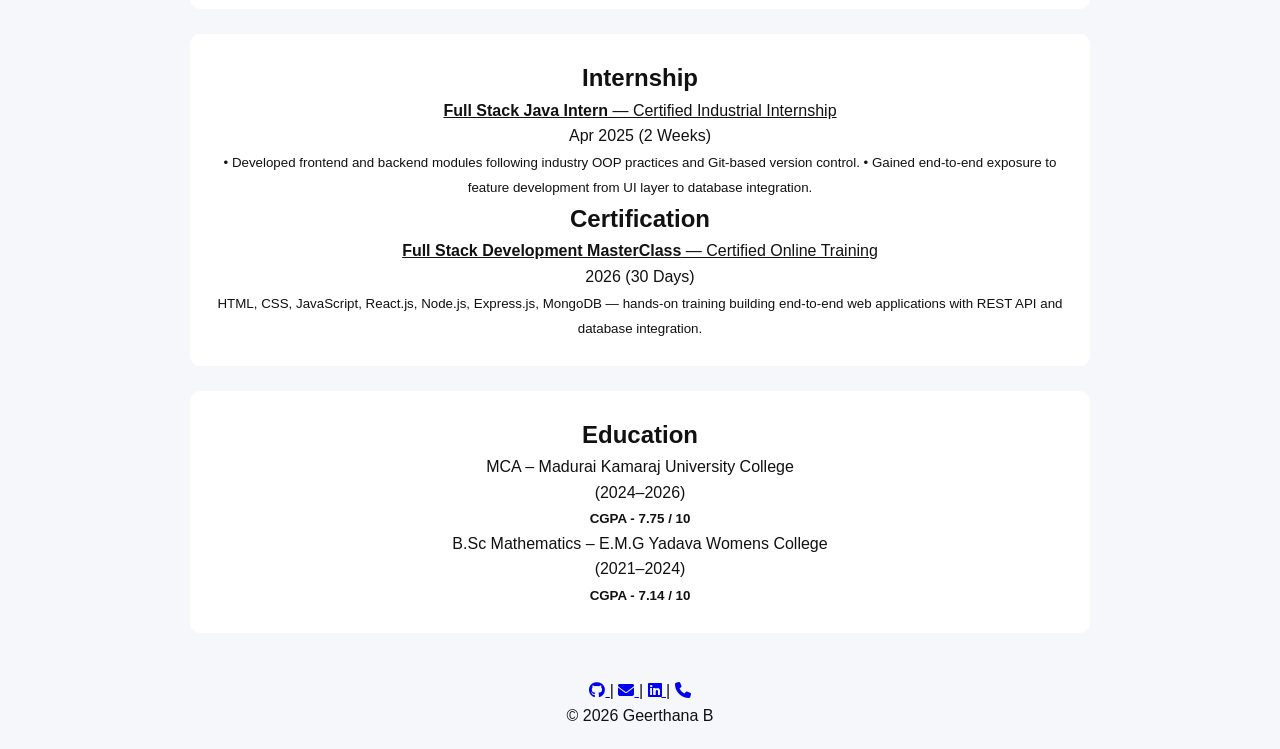
==== commit decae93c: "Describe your changes" ====
--- a/index.html
+++ b/index.html
@@ -97,13 +97,13 @@
   </section>
 
   <section id="certifications">
-    <h2 class="topic">Internship</h2>
+    <h2>Internship</h2>
     <p><b><u>Full Stack Java Intern</b> — Certified Industrial Internship</u> <br>Apr 2025 (2 Weeks)</b> <br> 
       <small>
          • Developed frontend and backend modules following industry OOP practices and Git-based version control.
          • Gained end-to-end exposure to feature development from UI layer to database integration.
         </small></p>
-    <h2 class="topic">Certification</h2>
+    <h2>Certification</h2>
     <p><b><u>Full Stack Development MasterClass</b> — Certified Online Training</u> <br>2026 (30 Days)</b> <br> 
       <small>
         HTML, CSS, JavaScript, React.js, Node.js, Express.js, MongoDB — hands-on training building end-to-end web
--- a/style.css
+++ b/style.css
@@ -175,8 +175,20 @@
 }
 
 /* PROFILE */
+* {
+  margin: 0;
+  padding: 0;
+  box-sizing: border-box;
+}
+
+html,
+body {
+  width: 100%;
+  overflow-x: hidden;
+}
+
 #profile {
-  display:block;
+  display:inline-flexbox;
   padding: 0;
   height: 100%;
   width:100%;
@@ -196,9 +208,6 @@
   margin-bottom: 5px;
 }
 
-.profile p{
-  background-color: none;
-}
 /* BUTTON */
 .btn {
   display: inline-block;
@@ -269,7 +278,7 @@
 }
 
 #projectlink a:hover {
-  color: #e0e7ff;
+  color: #2353f1;
 }
 
 
@@ -320,10 +329,6 @@
   font-weight: 600;
 }
 
-.topic{
-  color:rgb(198, 198, 203);
-}
-
 /* FIXED TOGGLE BUTTON */
 .theme-btn {
 
